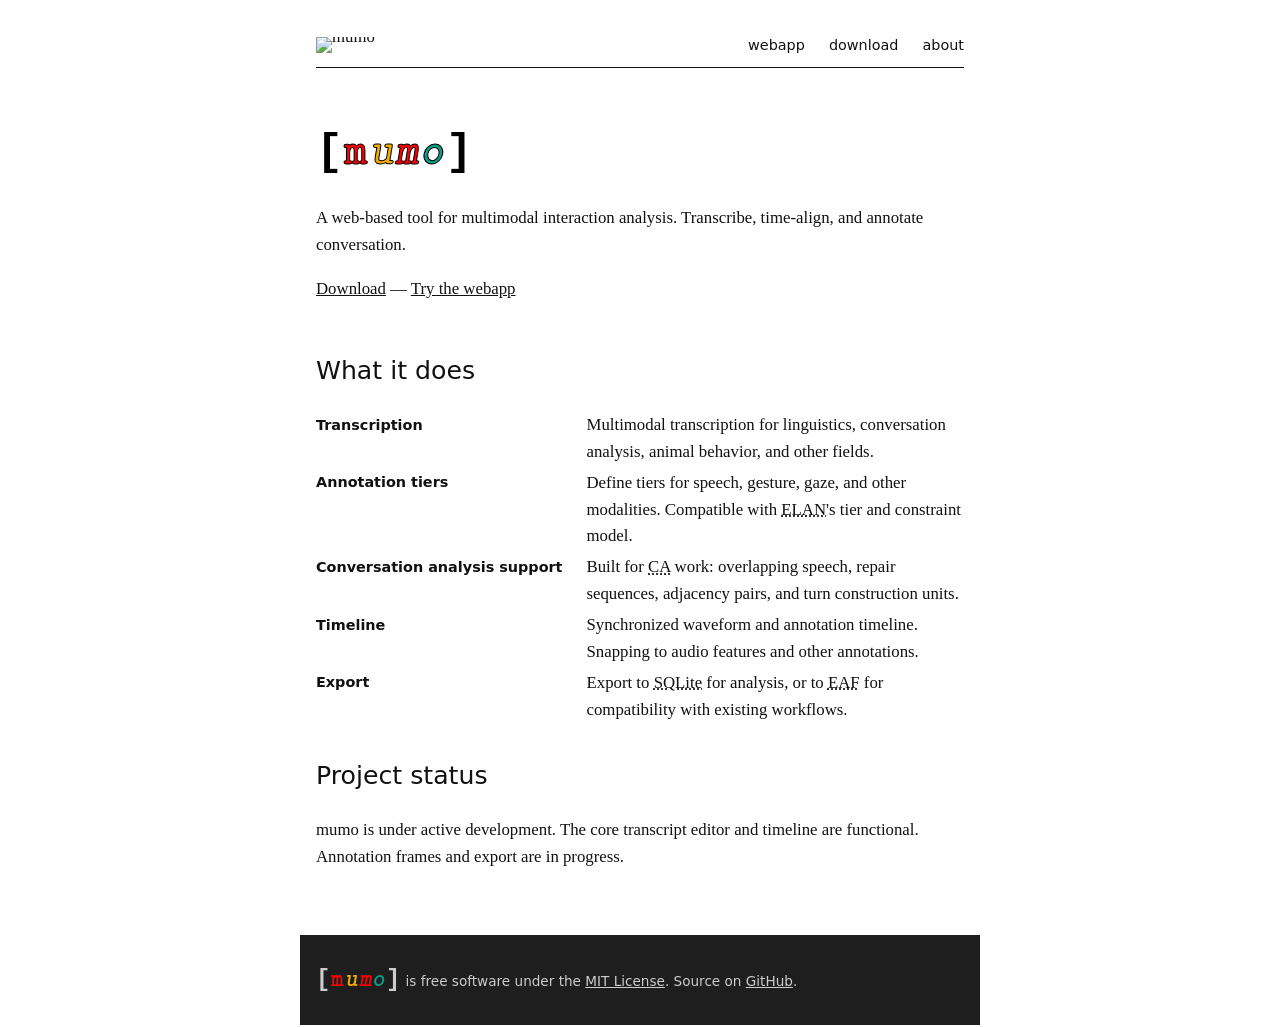
==== index.html @ fdffce41 "mumo" ====
<!DOCTYPE html>
<html lang="en">
<head>
	<meta name="generator" content="Hugo 0.163.3">
  <meta charset="utf-8">
  <meta name="viewport" content="width=device-width, initial-scale=1">
  <title>mumo</title>
  <meta name="description" content="">
  <link rel="icon" href="/favicon.ico" type="image/x-icon">
  <link rel="stylesheet" href="/style.css">
</head>
<body>
  <div id="content">
    <header>
      <a href="/" id="site-name" aria-label="mumo home"><img src="/mumo.png" alt="mumo" height="40"></a>
      <nav>
        <ul>
          
          <li><a href="/app/">webapp</a></li>
          
          <li><a href="https://github.com/jackft/mumo/releases" target="_blank" rel="noopener">download</a></li>
          
          <li><a href="/about/">about</a></li>
          
        </ul>
      </nav>
    </header>
    <main>
      
<section id="hero">
  <h1><span class="sl-bracket">[</span><span class="sl-m">m</span><span class="sl-u sl-oblique">u</span><span class="sl-m sl-oblique">m</span><span class="sl-o sl-oblique">o</span><span class="sl-bracket">]</span></h1>
  <p>A web-based tool for multimodal interaction analysis. Transcribe, time-align, and annotate conversation.</p>
  <p>
    <a href="https://github.com/jackft/mumo/releases">Download</a> —
    <a href="/app/">Try the webapp</a>
  </p>
</section>

<section id="features">
  <h2>What it does</h2>
  <dl>
    <dt>Transcription</dt>
    <dd>Multimodal transcription for linguistics, conversation analysis, animal behavior, and other fields.</dd>

    <dt>Annotation tiers</dt>
    <dd>Define tiers for speech, gesture, gaze, and other modalities. Compatible with <abbr title="ELAN Linguistic Annotator">ELAN</abbr>'s tier and constraint model.</dd>

    <dt>Conversation analysis support</dt>
    <dd>Built for <abbr title="Conversation Analysis">CA</abbr> work: overlapping speech, repair sequences, adjacency pairs, and turn construction units.</dd>

    <dt>Timeline</dt>
    <dd>Synchronized waveform and annotation timeline. Snapping to audio features and other annotations.</dd>

    <dt>Export</dt>
    <dd>Export to <abbr title="SQLite">SQLite</abbr> for analysis, or to <abbr title="ELAN Annotation Format">EAF</abbr> for compatibility with existing workflows.</dd>
  </dl>
</section>

<section id="status">
  <h2>Project status</h2>
  <p>mumo is under active development. The core transcript editor and timeline are functional. Annotation frames and export are in progress.</p>
</section>

    </main>
  </div>
  <footer>
    <p><span class="sl-footer"><span class="sl-bracket">[</span><span class="sl-m">m</span><span class="sl-u sl-oblique">u</span><span class="sl-m sl-oblique">m</span><span class="sl-o sl-oblique">o</span><span class="sl-bracket">]</span></span> is free software under the <a href="https://opensource.org/licenses/MIT">MIT License</a>. Source on <a href="https://github.com/jackft/mumolia">GitHub</a>.</p>
  </footer>
</body>
</html>
---- style.css ----
@font-face {
  font-family: 'LMMonoLt10';
  font-weight: bold;
  font-style: normal;
  src: url('/fonts/lmmonolt10-bold.otf') format('opentype');
}
@font-face {
  font-family: 'LMMonoLt10';
  font-weight: bold;
  font-style: oblique;
  src: url('/fonts/lmmonolt10-boldoblique.otf') format('opentype');
}

*, *::before, *::after {
  box-sizing: border-box;
}

body {
  font-family: Georgia, serif;
  font-size: 1.05rem;
  line-height: 1.6;
  color: #111;
  background: #fff;
  margin: 0;
}

#content {
  max-width: 680px;
  margin: 2rem auto;
  padding: 0 1rem;
}

a {
  color: inherit;
}

header {
  display: flex;
  align-items: center;
  justify-content: space-between;
  gap: 2rem;
  margin-bottom: 3rem;
  border-bottom: 1px solid #111;
  padding-bottom: 0.5rem;
}

#site-name {
  display: block;
  line-height: 0;
  text-decoration: none;
  flex-shrink: 0;
}

.sl-m { color: #ff0000; -webkit-text-stroke: 1px black; }
.sl-u { color: #f2ad00; -webkit-text-stroke: 1px black; }
.sl-o { color: #00a08a; -webkit-text-stroke: 1px black; }
.sl-bracket { color: black; font-family: monospace; font-style: normal; }
.sl-oblique { font-style: oblique; }

.sl-footer {
  font-family: 'LMMonoLt10', monospace;
  font-weight: bold;
  font-size: 1.5rem;
  letter-spacing: 0.03em;
}

.sl-footer .sl-m { -webkit-text-stroke: 0; }
.sl-footer .sl-u { -webkit-text-stroke: 0; }
.sl-footer .sl-o { -webkit-text-stroke: 0; }
.sl-footer .sl-bracket { color: #ccc; }

nav ul {
  list-style: none;
  margin: 0;
  padding: 0;
  display: flex;
  gap: 1.5rem;
}

nav a {
  text-decoration: none;
  font-family: system-ui, sans-serif;
  font-size: 0.9rem;
}

nav a:hover,
nav a[aria-current="page"] {
  text-decoration: underline;
}

h1, h2, h3 {
  font-family: system-ui, sans-serif;
  font-weight: normal;
  margin-top: 2rem;
}

#hero {
  margin-bottom: 3rem;
}

#hero h1 {
  font-family: 'LMMonoLt10', monospace;
  font-weight: bold;
  font-size: 2.8rem;
  letter-spacing: 0.03em;
  margin-top: 0;
  margin-bottom: 0.5rem;
}

dl {
  display: grid;
  grid-template-columns: auto 1fr;
  gap: 0.25rem 1.5rem;
}

dt {
  font-family: system-ui, sans-serif;
  font-size: 0.9rem;
  font-weight: bold;
  padding-top: 0.1rem;
}

dd {
  margin: 0;
}

footer {
  max-width: 680px;
  margin: 4rem auto 0;
  padding: 0.75rem 1rem;
  background: #1e1e1e;
  font-family: system-ui, sans-serif;
  font-size: 0.85rem;
  color: #ccc;
}

footer a {
  color: inherit;
}

article h1 {
  margin-top: 0;
}

time {
  font-family: system-ui, sans-serif;
  font-size: 0.85rem;
  color: #555;
}

@media (max-width: 480px) {
  .hide-mobile {
    display: none;
  }

  #content {
    margin: 1rem auto;
  }

  dl {
    grid-template-columns: 1fr;
  }

  dt {
    margin-top: 0.75rem;
  }
}
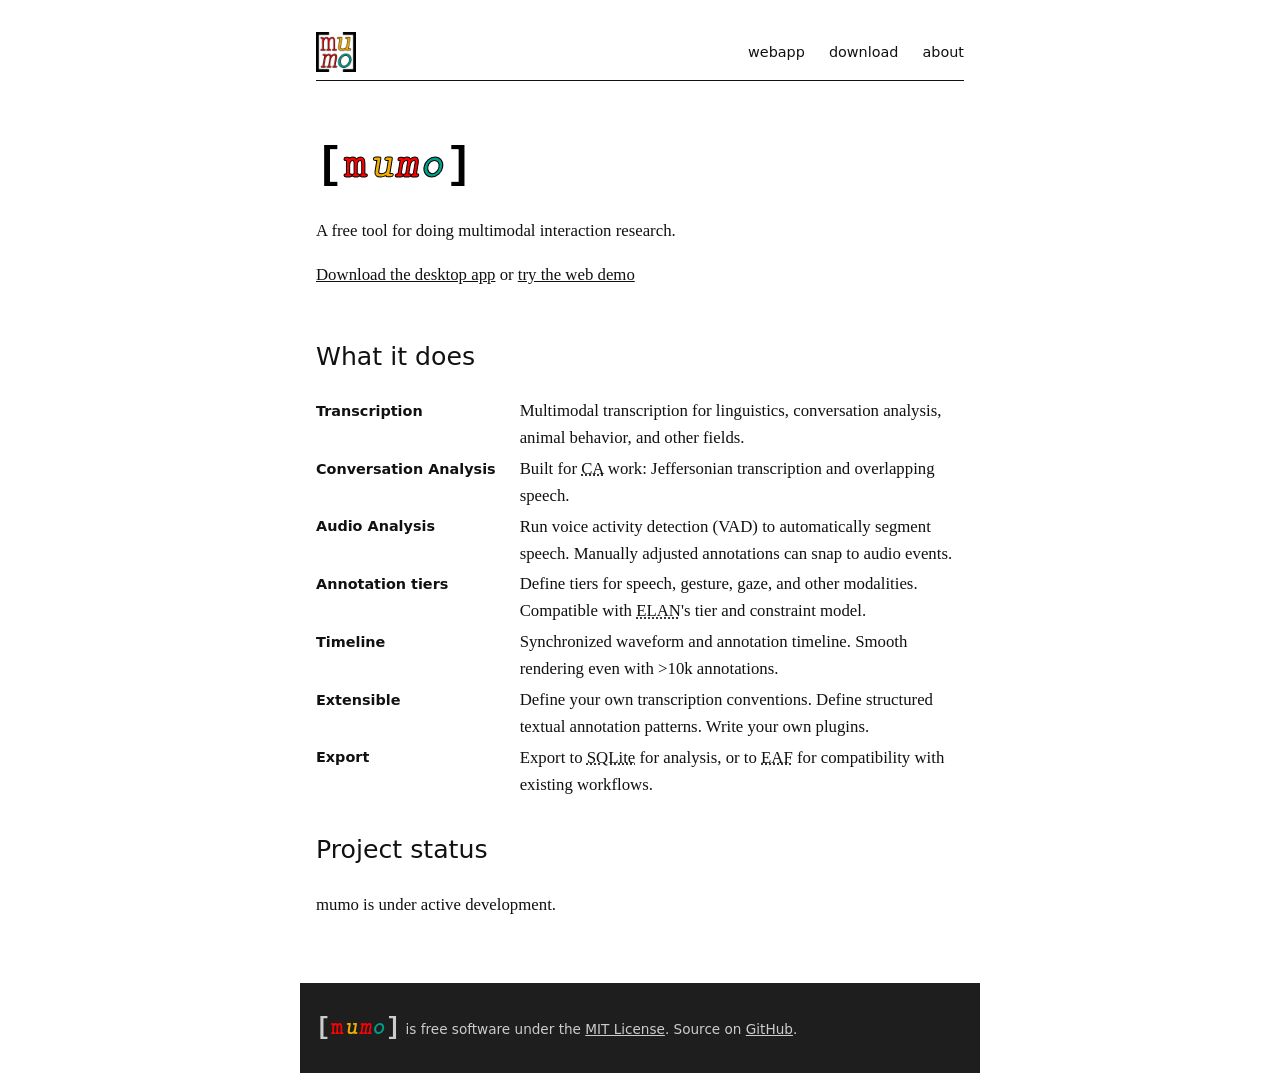
==== commit 18425883: "update" ====
--- a/index.html
+++ b/index.html
@@ -1,70 +1,2 @@
-<!DOCTYPE html>
-<html lang="en">
-<head>
-	<meta name="generator" content="Hugo 0.163.3">
-  <meta charset="utf-8">
-  <meta name="viewport" content="width=device-width, initial-scale=1">
-  <title>mumo</title>
-  <meta name="description" content="">
-  <link rel="icon" href="/favicon.ico" type="image/x-icon">
-  <link rel="stylesheet" href="/style.css">
-</head>
-<body>
-  <div id="content">
-    <header>
-      <a href="/" id="site-name" aria-label="mumo home"><img src="/mumo.png" alt="mumo" height="40"></a>
-      <nav>
-        <ul>
-          
-          <li><a href="/app/">webapp</a></li>
-          
-          <li><a href="https://github.com/jackft/mumo/releases" target="_blank" rel="noopener">download</a></li>
-          
-          <li><a href="/about/">about</a></li>
-          
-        </ul>
-      </nav>
-    </header>
-    <main>
-      
-<section id="hero">
-  <h1><span class="sl-bracket">[</span><span class="sl-m">m</span><span class="sl-u sl-oblique">u</span><span class="sl-m sl-oblique">m</span><span class="sl-o sl-oblique">o</span><span class="sl-bracket">]</span></h1>
-  <p>A web-based tool for multimodal interaction analysis. Transcribe, time-align, and annotate conversation.</p>
-  <p>
-    <a href="https://github.com/jackft/mumo/releases">Download</a> —
-    <a href="/app/">Try the webapp</a>
-  </p>
-</section>
-
-<section id="features">
-  <h2>What it does</h2>
-  <dl>
-    <dt>Transcription</dt>
-    <dd>Multimodal transcription for linguistics, conversation analysis, animal behavior, and other fields.</dd>
-
-    <dt>Annotation tiers</dt>
-    <dd>Define tiers for speech, gesture, gaze, and other modalities. Compatible with <abbr title="ELAN Linguistic Annotator">ELAN</abbr>'s tier and constraint model.</dd>
-
-    <dt>Conversation analysis support</dt>
-    <dd>Built for <abbr title="Conversation Analysis">CA</abbr> work: overlapping speech, repair sequences, adjacency pairs, and turn construction units.</dd>
-
-    <dt>Timeline</dt>
-    <dd>Synchronized waveform and annotation timeline. Snapping to audio features and other annotations.</dd>
-
-    <dt>Export</dt>
-    <dd>Export to <abbr title="SQLite">SQLite</abbr> for analysis, or to <abbr title="ELAN Annotation Format">EAF</abbr> for compatibility with existing workflows.</dd>
-  </dl>
-</section>
-
-<section id="status">
-  <h2>Project status</h2>
-  <p>mumo is under active development. The core transcript editor and timeline are functional. Annotation frames and export are in progress.</p>
-</section>
-
-    </main>
-  </div>
-  <footer>
-    <p><span class="sl-footer"><span class="sl-bracket">[</span><span class="sl-m">m</span><span class="sl-u sl-oblique">u</span><span class="sl-m sl-oblique">m</span><span class="sl-o sl-oblique">o</span><span class="sl-bracket">]</span></span> is free software under the <a href="https://opensource.org/licenses/MIT">MIT License</a>. Source on <a href="https://github.com/jackft/mumolia">GitHub</a>.</p>
-  </footer>
-</body>
-</html>
+<!doctype html><html lang=en><head><meta name=generator content="Hugo 0.163.3"><meta charset=utf-8><meta name=viewport content="width=device-width,initial-scale=1"><title>mumo</title><meta name=description content><link rel=icon href=/favicon.ico type=image/x-icon><link rel=stylesheet href=/style.css></head><body><div id=content><header><a href=/ id=site-name aria-label="mumo home"><img src=/mumo.png alt=mumo height=40></a><nav><ul><li><a href=/app/>webapp</a></li><li><a href=https://github.com/jackft/mumo/releases target=_blank rel=noopener>download</a></li><li><a href=/about/>about</a></li></ul></nav></header><main><section id=hero><h1><span class=sl-bracket>[</span><span class=sl-m>m</span><span class="sl-u sl-oblique">u</span><span class="sl-m sl-oblique">m</span><span class="sl-o sl-oblique">o</span><span class=sl-bracket>]</span></h1><p>A free tool for doing multimodal interaction research.</p><p><a href=https://github.com/jackft/mumo/releases>Download the desktop app</a> or
+<a href=/app/>try the web demo</a></p></section><section id=features><h2>What it does</h2><dl><dt>Transcription</dt><dd>Multimodal transcription for linguistics, conversation analysis, animal behavior, and other fields.</dd><dt>Conversation Analysis</dt><dd>Built for <abbr title="Conversation Analysis">CA</abbr> work: Jeffersonian transcription and overlapping speech.</dd><dt>Audio Analysis</dt><dd>Run voice activity detection (VAD) to automatically segment speech. Manually adjusted annotations can snap to audio events.</dd><dt>Annotation tiers</dt><dd>Define tiers for speech, gesture, gaze, and other modalities. Compatible with <abbr title="ELAN Linguistic Annotator">ELAN</abbr>'s tier and constraint model.</dd><dt>Timeline</dt><dd>Synchronized waveform and annotation timeline. Smooth rendering even with >10k annotations.</dd><dt>Extensible</dt><dd>Define your own transcription conventions. Define structured textual annotation patterns. Write your own plugins.</dd><dt>Export</dt><dd>Export to <abbr title=SQLite>SQLite</abbr> for analysis, or to <abbr title="ELAN Annotation Format">EAF</abbr> for compatibility with existing workflows.</dd></dl></section><section id=status><h2>Project status</h2><p>mumo is under active development.</p></section></main></div><footer><p><span class=sl-footer><span class=sl-bracket>[</span><span class=sl-m>m</span><span class="sl-u sl-oblique">u</span><span class="sl-m sl-oblique">m</span><span class="sl-o sl-oblique">o</span><span class=sl-bracket>]</span></span> is free software under the <a href=https://opensource.org/licenses/MIT>MIT License</a>. Source on <a href=https://github.com/jackft/mumolia>GitHub</a>.</p></footer></body></html>
